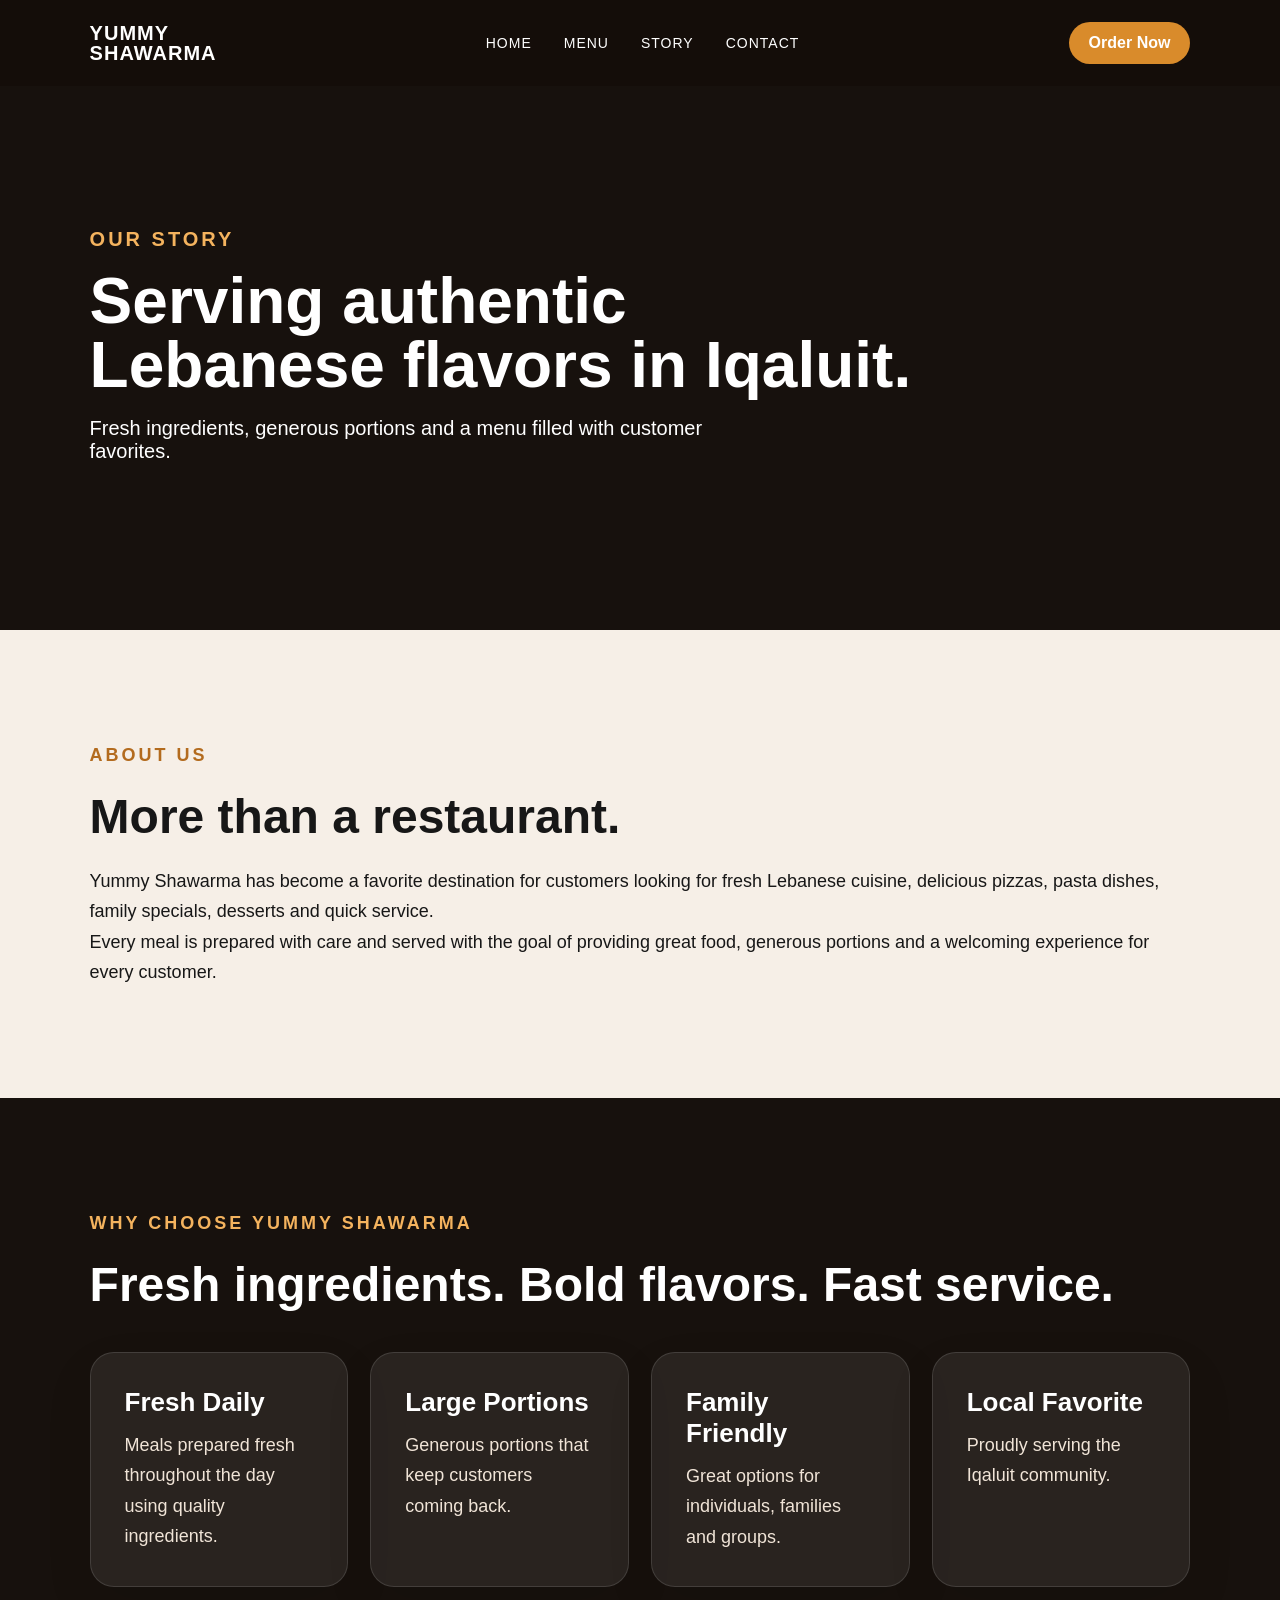
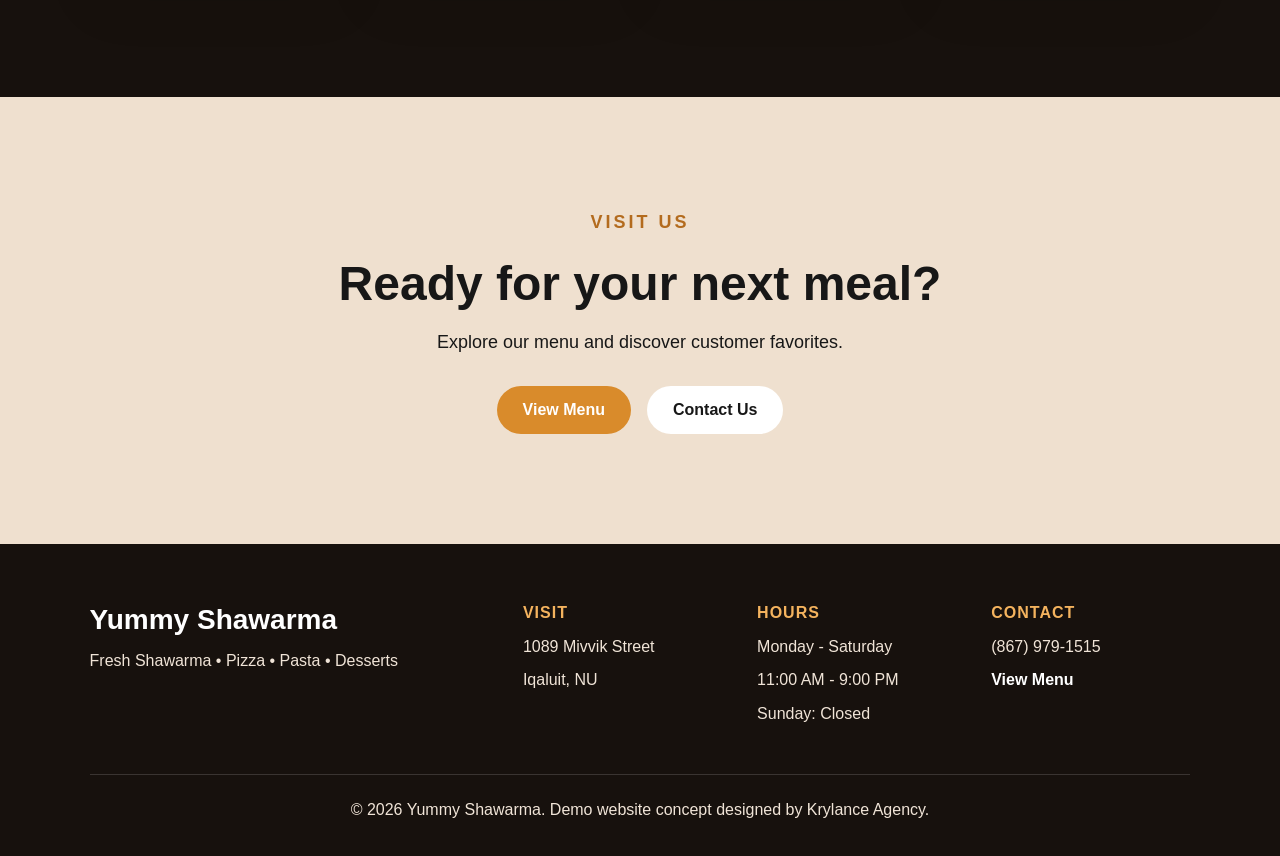
==== about.html @ 64350ca5 "Initial Yummy Shawarma Demo" ====
<!DOCTYPE html>
<html lang="en">
<head>
  <meta charset="UTF-8">
  <meta name="viewport" content="width=device-width, initial-scale=1.0">
  <title>Story | Yummy Shawarma</title>
  <link rel="stylesheet" href="style.css">
</head>
<body>

<header class="navbar">
  <a href="index.html" class="brand">
    <span>Yummy</span>
    <span>Shawarma</span>
  </a>

  <nav class="nav-links">
    <a href="index.html">Home</a>
    <a href="menu.html">Menu</a>
    <a href="about.html">Story</a>
    <a href="contact.html">Contact</a>
  </nav>

  <a href="contact.html" class="nav-button">Order Now</a>
</header>

<main>

  <section class="page-hero">
    <div>
      <p class="eyebrow">Our Story</p>
      <h1>Serving authentic Lebanese flavors in Iqaluit.</h1>
      <p>
        Fresh ingredients, generous portions and a menu filled with customer favorites.
      </p>
    </div>
  </section>

  <section class="section">
    <p class="eyebrow dark">About Us</p>

    <h2>More than a restaurant.</h2>

    <p>
      Yummy Shawarma has become a favorite destination for customers looking for
      fresh Lebanese cuisine, delicious pizzas, pasta dishes, family specials,
      desserts and quick service.
    </p>

    <p>
      Every meal is prepared with care and served with the goal of providing
      great food, generous portions and a welcoming experience for every customer.
    </p>
  </section>

  <section class="section why-section">
    <p class="eyebrow">Why Choose Yummy Shawarma</p>

    <h2>Fresh ingredients. Bold flavors. Fast service.</h2>

    <div class="specialty-grid">

      <div class="specialty-card">
        <h3>Fresh Daily</h3>
        <p>
          Meals prepared fresh throughout the day using quality ingredients.
        </p>
      </div>

      <div class="specialty-card">
        <h3>Large Portions</h3>
        <p>
          Generous portions that keep customers coming back.
        </p>
      </div>

      <div class="specialty-card">
        <h3>Family Friendly</h3>
        <p>
          Great options for individuals, families and groups.
        </p>
      </div>

      <div class="specialty-card">
        <h3>Local Favorite</h3>
        <p>
          Proudly serving the Iqaluit community.
        </p>
      </div>

    </div>
  </section>

  <section class="section home-contact">
    <p class="eyebrow dark">Visit Us</p>

    <h2>Ready for your next meal?</h2>

    <p>
      Explore our menu and discover customer favorites.
    </p>

    <div class="hero-actions contact-buttons">
      <a href="menu.html" class="btn primary">View Menu</a>
      <a href="contact.html" class="btn secondary">Contact Us</a>
    </div>
  </section>

</main>

<footer class="footer">
  <div class="footer-grid">
    <div>
      <h3>Yummy Shawarma</h3>
      <p>Fresh Shawarma • Pizza • Pasta • Desserts</p>
    </div>

    <div>
      <h4>Visit</h4>
      <p>1089 Mivvik Street</p>
      <p>Iqaluit, NU</p>
    </div>

    <div>
      <h4>Hours</h4>
      <p>Monday - Saturday</p>
      <p>11:00 AM - 9:00 PM</p>
      <p>Sunday: Closed</p>
    </div>

    <div>
      <h4>Contact</h4>
      <p>(867) 979-1515</p>
      <p><a href="menu.html">View Menu</a></p>
    </div>
  </div>

  <div class="footer-bottom">
    <p>© 2026 Yummy Shawarma. Demo website concept designed by Krylance Agency.</p>
  </div>
</footer>

<script src="script.js"></script>

</body>
</html>
---- style.css ----
* {
  margin: 0;
  padding: 0;
  box-sizing: border-box;
}

html {
  scroll-behavior: smooth;
}

body {
  font-family: Arial, sans-serif;
  background: #f6efe7;
  color: #171717;
}

.navbar {
  position: fixed;
  top: 0;
  width: 100%;
  z-index: 100;
  padding: 22px 7%;
  display: flex;
  align-items: center;
  justify-content: space-between;
  background: rgba(20, 12, 8, 0.75);
  backdrop-filter: blur(14px);
}

.brand {
  color: white;
  text-decoration: none;
  font-size: 20px;
  font-weight: 900;
  letter-spacing: 1px;
  line-height: 1;
  display: flex;
  flex-direction: column;
  text-transform: uppercase;
}

.nav-links {
  display: flex;
  gap: 32px;
}

.nav-links a {
  color: white;
  text-decoration: none;
  font-size: 14px;
  text-transform: uppercase;
  letter-spacing: 1px;
}

.nav-button {
  background: #d98b2b;
  color: white;
  text-decoration: none;
  padding: 12px 20px;
  border-radius: 999px;
  font-weight: 700;
}

.hero {
  min-height: 100vh;
  display: flex;
  align-items: center;
  padding: 0 7%;
  color: white;
}

.home-hero {
  background:
    linear-gradient(rgba(0, 0, 0, 0.35), rgba(0, 0, 0, 0.60)),
    url("assets/images/hero.jpg");
  background-size: cover;
  background-position: center;
  background-repeat: no-repeat;
}

.hero-content {
  max-width: 900px;
  position: relative;
  z-index: 2;
}

.eyebrow {
  text-transform: uppercase;
  letter-spacing: 3px;
  font-size: 14px;
  font-weight: 800;
  color: #f4b35e;
  margin-bottom: 18px;
}

.eyebrow.dark {
  color: #b36b1e;
}

.hero h1 {
  font-size: 82px;
  line-height: 0.95;
  max-width: 950px;
  margin-bottom: 24px;
  text-shadow: 0 4px 20px rgba(0,0,0,0.4);
}

.hero-text {
  font-size: 24px;
  line-height: 1.7;
  max-width: 700px;
  margin-bottom: 34px;
  text-shadow: 0 2px 10px rgba(0,0,0,0.4);
}

.hero-actions {
  display: flex;
  gap: 16px;
}

.btn {
  display: inline-block;
  text-decoration: none;
  padding: 15px 26px;
  border-radius: 999px;
  font-weight: 800;
}

.btn.primary {
  background: #d98b2b;
  color: white;
}

.btn.secondary {
  background: white;
  color: #171717;
}

.section {
  padding: 110px 7%;
}

.section h2 {
  font-size: 48px;
  margin-bottom: 22px;
}

.section p {
  font-size: 18px;
  line-height: 1.7;
}

.specialties,
.reviews-section,
.story-section,
.contact-page,
.menu-tabs-section {
  background: #f6efe7;
}

.specialty-grid {
  display: grid;
  grid-template-columns: repeat(4, 1fr);
  gap: 22px;
  margin-top: 40px;
}

.specialty-card {
  background: white;
  padding: 34px;
  border-radius: 24px;
  box-shadow: 0 20px 50px rgba(0,0,0,0.08);
}

.specialty-card h3 {
  font-size: 26px;
  margin-bottom: 12px;
}

.gallery-section {
  background: #efe0cf;
}

.gallery-grid {
  display: grid;
  grid-template-columns: repeat(3, 1fr);
  gap: 28px;
  margin-top: 40px;
}

.gallery-card {
  height: 340px;
  border-radius: 28px;
  overflow: hidden;
  background: #efe0cf;
  box-shadow: 0 20px 60px rgba(0,0,0,0.12);
}

.gallery-card img {
  width: 100%;
  height: 100%;
  object-fit: cover;
  object-position: center;
  display: block;
  transform: scale(0.94);
  transition: transform 0.4s ease;
}

.pizza-card img {
  object-fit: cover;
  object-position: center 45%;
  transform: scale(0.94);
  background: #efe0cf;
}

.gallery-card:hover img {
  transform: scale(0.98);
}

.why-section {
  background: #17110d;
  color: white;
}

.why-section .specialty-card {
  background: rgba(255,255,255,0.08);
  color: white;
  border: 1px solid rgba(255,255,255,0.12);
}

.why-section .specialty-card p {
  color: #f0e4d7;
}

.home-contact {
  background: #efe0cf;
  text-align: center;
}

.home-contact h2 {
  margin-bottom: 16px;
}

.home-contact .contact-buttons {
  justify-content: center;
  margin-top: 28px;
}

.page-hero {
  min-height: 70vh;
  padding: 140px 7% 80px;
  display: flex;
  align-items: center;
  background: #17110d;
  color: white;
}

.page-hero h1 {
  font-size: 64px;
  line-height: 1;
  max-width: 850px;
  margin-bottom: 20px;
}

.page-hero p {
  font-size: 20px;
  max-width: 650px;
}

.menu-tabs {
  display: flex;
  gap: 14px;
  flex-wrap: wrap;
  margin-bottom: 50px;
}

.tab-btn {
  border: 1px solid #d7b892;
  background: transparent;
  padding: 12px 18px;
  border-radius: 999px;
  cursor: pointer;
  font-weight: 800;
  color: #17110d;
}

.tab-btn.active {
  background: #17110d;
  color: white;
}

.menu-content {
  display: none;
}

.menu-content.active {
  display: block;
}

.menu-content h2 {
  font-size: 46px;
  margin-bottom: 30px;
}

.menu-list {
  background: white;
  border-radius: 28px;
  padding: 20px 34px;
  box-shadow: 0 20px 60px rgba(0,0,0,0.08);
}

.menu-row {
  display: flex;
  justify-content: space-between;
  gap: 30px;
  padding: 26px 0;
  border-bottom: 1px solid #ead8c4;
}

.menu-row:last-child {
  border-bottom: none;
}

.menu-row h3 {
  font-size: 24px;
  margin-bottom: 8px;
}

.menu-row p {
  color: #5f5349;
}

.menu-row span {
  font-weight: 900;
  font-size: 18px;
  white-space: nowrap;
}

.menu-row.featured {
  background: #fff7ec;
  margin: 0 -18px;
  padding: 26px 18px;
  border-radius: 18px;
}

.menu-title {
  display: flex;
  align-items: center;
  gap: 12px;
  flex-wrap: wrap;
}

.menu-title small {
  background: #d98b2b;
  color: white;
  padding: 5px 10px;
  border-radius: 999px;
  font-size: 12px;
  font-weight: 900;
  text-transform: uppercase;
  letter-spacing: 0.5px;
}

.story-content {
  max-width: 900px;
}

.story-content p {
  margin-bottom: 22px;
}

.contact-layout {
  display: grid;
  grid-template-columns: 1fr 1fr;
  gap: 30px;
  align-items: stretch;
}

.contact-card {
  background: white;
  max-width: 850px;
  padding: 44px;
  border-radius: 28px;
  box-shadow: 0 20px 60px rgba(0,0,0,0.08);
}

.contact-card h2 {
  margin-bottom: 24px;
}

.contact-card p {
  margin-bottom: 14px;
}

.contact-actions {
  margin-top: 28px;
  display: flex;
  gap: 16px;
}

.map-card {
  background: #17110d;
  color: white;
  min-height: 420px;
  border-radius: 28px;
  overflow: hidden;
}

.map-card iframe {
  width: 100%;
  height: 100%;
  border: 0;
}

.footer {
  background: #17110d;
  color: white;
  padding: 60px 7% 25px;
  width: 100%;
}

.footer-grid {
  display: grid;
  grid-template-columns: 2fr 1fr 1fr 1fr;
  gap: 35px;
  margin-bottom: 40px;
}

.footer h3 {
  font-size: 28px;
  margin-bottom: 12px;
}

.footer h4 {
  color: #f4b35e;
  margin-bottom: 12px;
  font-size: 16px;
  text-transform: uppercase;
  letter-spacing: 1px;
}

.footer p {
  color: #f0e4d7;
  margin-bottom: 8px;
  line-height: 1.6;
}

.footer a {
  color: white;
  text-decoration: none;
  font-weight: 800;
}

.footer-bottom {
  border-top: 1px solid rgba(255,255,255,0.15);
  padding-top: 22px;
  text-align: center;
}

@media (max-width: 900px) {
  .nav-links {
    display: none;
  }

  .hero {
    padding-top: 100px;
  }

  .hero h1 {
    font-size: 42px;
  }

  .hero-text {
    font-size: 19px;
  }

  .hero-actions {
    flex-direction: column;
  }

  .hero-actions .btn {
    text-align: center;
  }

  .page-hero h1 {
    font-size: 44px;
  }

  .section h2 {
    font-size: 36px;
  }

  .specialty-grid,
  .gallery-grid {
    grid-template-columns: 1fr;
  }

  .gallery-card {
    height: 280px;
  }

  .menu-row {
    flex-direction: column;
    gap: 10px;
  }

  .contact-layout {
    grid-template-columns: 1fr;
  }

  .contact-actions {
    flex-direction: column;
  }

  .contact-actions .btn {
    text-align: center;
  }

  .footer-grid {
    grid-template-columns: 1fr;
  }
}
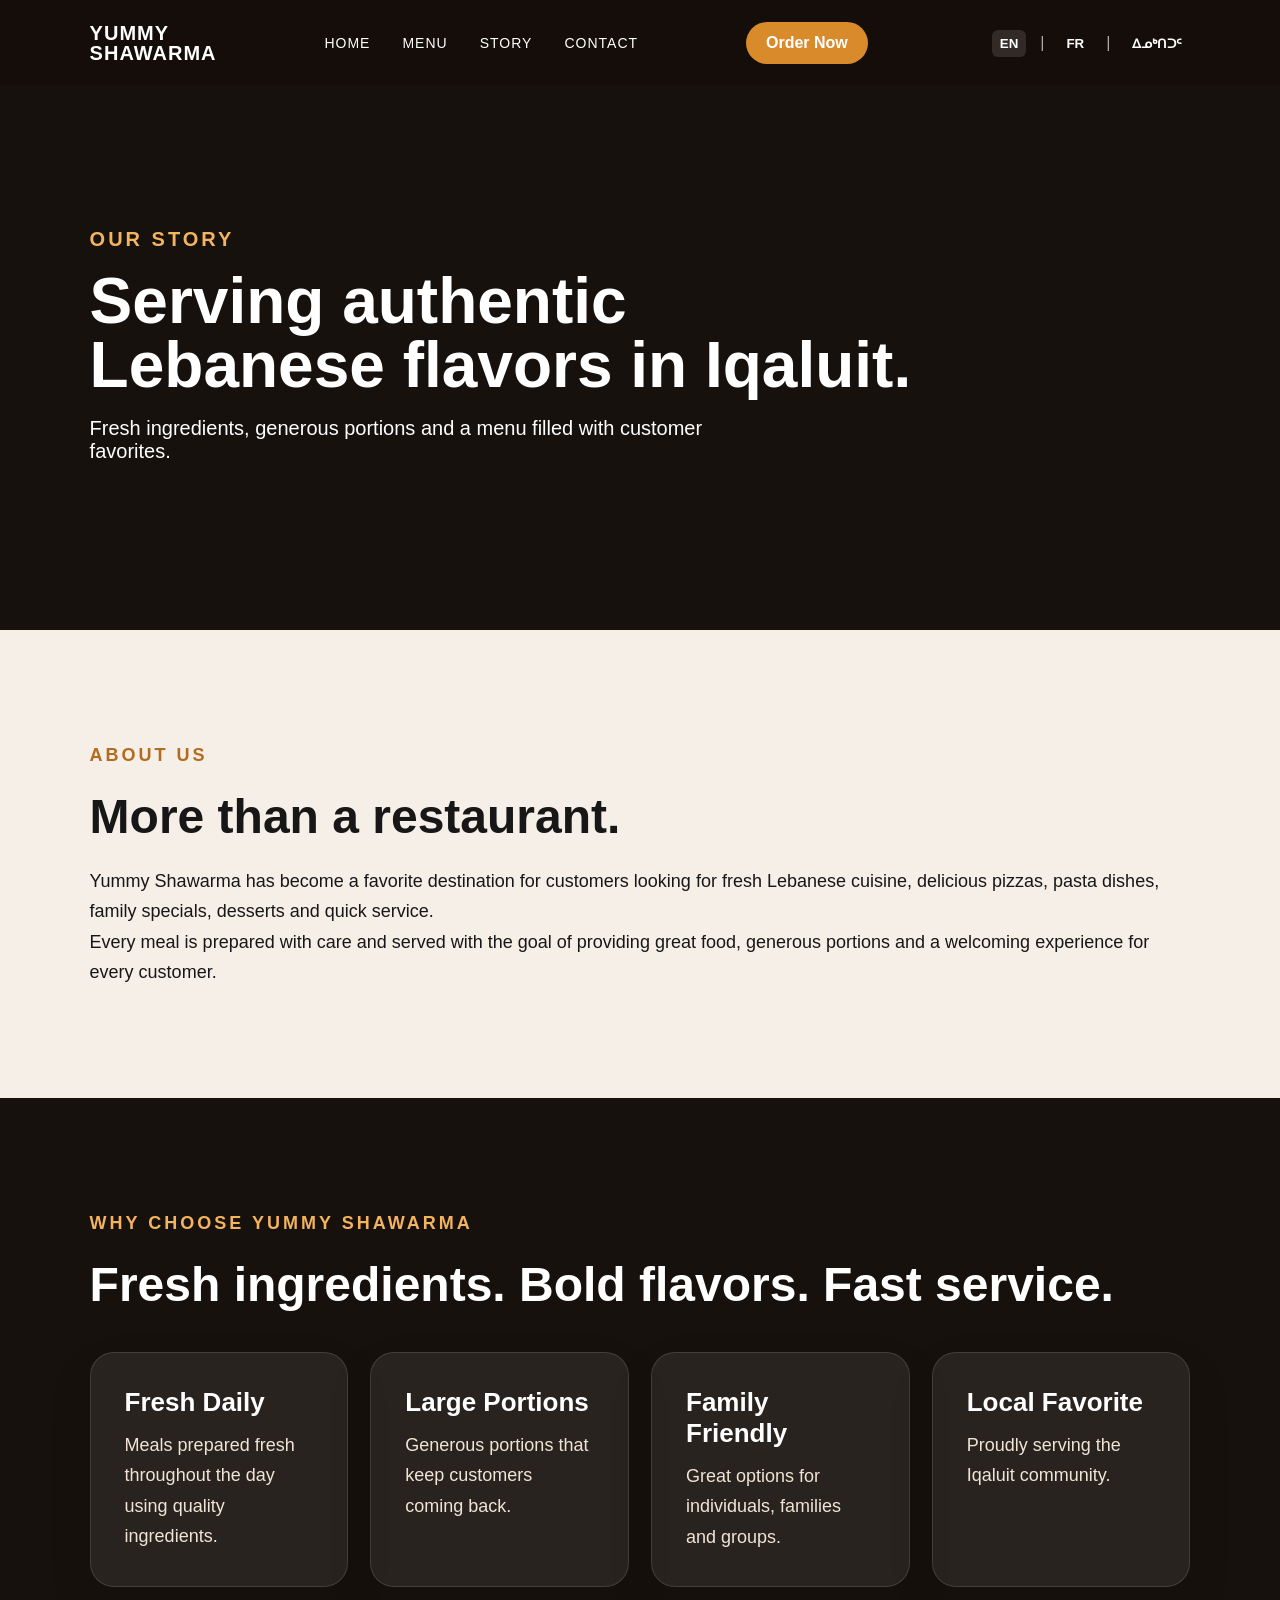
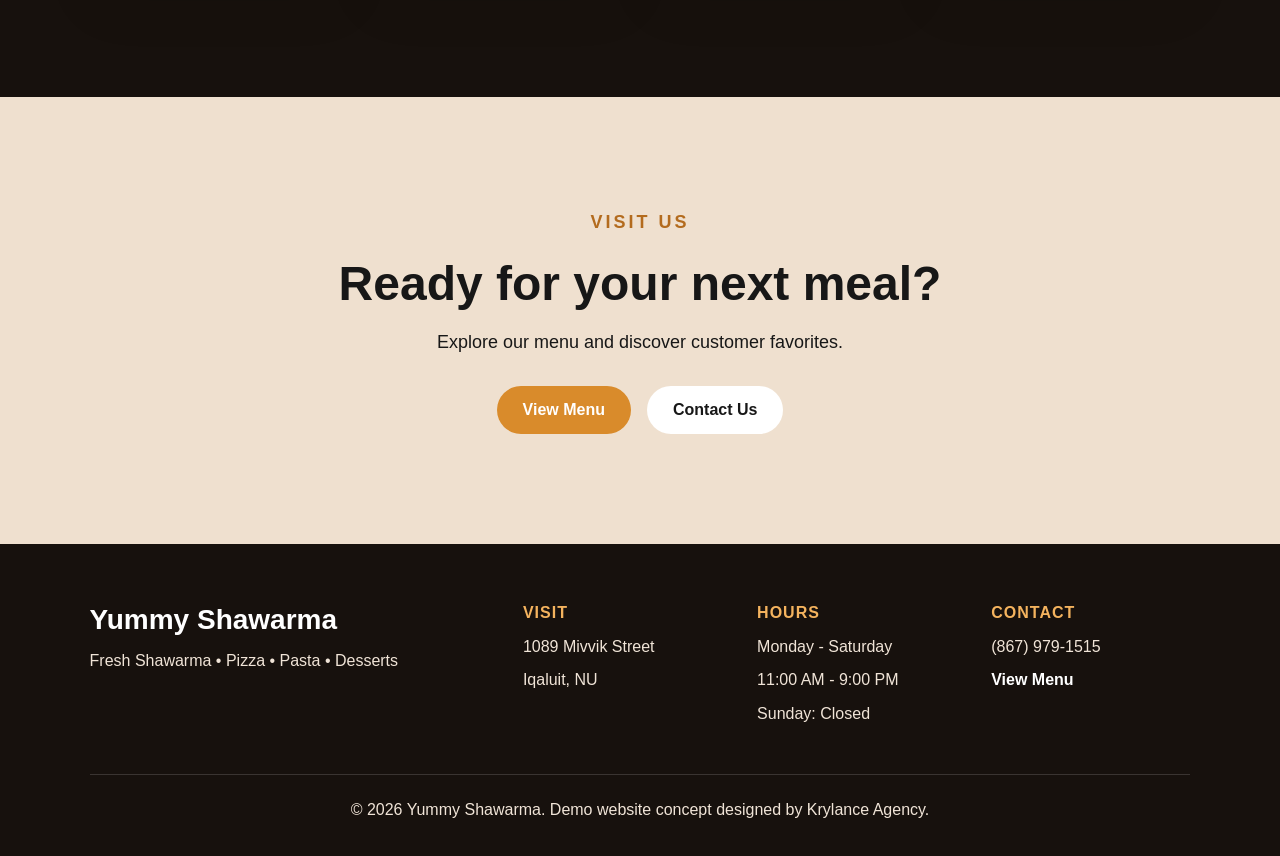
==== commit 5d433b28: "Complete iu translation dictionary and fix script.js syntax" ====
--- a/about.html
+++ b/about.html
@@ -3,7 +3,7 @@
 <head>
   <meta charset="UTF-8">
   <meta name="viewport" content="width=device-width, initial-scale=1.0">
-  <title>Story | Yummy Shawarma</title>
+  <title data-i18n="title.about">Story | Yummy Shawarma</title>
   <link rel="stylesheet" href="style.css">
 </head>
 <body>
@@ -15,31 +15,38 @@
   </a>
 
   <nav class="nav-links">
-    <a href="index.html">Home</a>
-    <a href="menu.html">Menu</a>
-    <a href="about.html">Story</a>
-    <a href="contact.html">Contact</a>
+    <a href="index.html" data-i18n="nav.home">Home</a>
+    <a href="menu.html" data-i18n="nav.menu">Menu</a>
+    <a href="about.html" data-i18n="nav.story">Story</a>
+    <a href="contact.html" data-i18n="nav.contact">Contact</a>
   </nav>
 
-  <a href="contact.html" class="nav-button">Order Now</a>
+  <a href="contact.html" class="nav-button" data-i18n="nav.order">Order Now</a>
+  <div class="lang-switch" aria-label="Language switcher">
+    <button class="lang" data-lang="en">EN</button>
+    <span class="lang-sep">|</span>
+    <button class="lang" data-lang="fr">FR</button>
+    <span class="lang-sep">|</span>
+    <button class="lang" data-lang="iu">ᐃᓄᒃᑎᑐᑦ</button>
+  </div>
 </header>
 
 <main>
 
   <section class="page-hero">
     <div>
-      <p class="eyebrow">Our Story</p>
-      <h1>Serving authentic Lebanese flavors in Iqaluit.</h1>
-      <p>
+      <p class="eyebrow" data-i18n="about.eyebrow">Our Story</p>
+      <h1 data-i18n="about.h1">Serving authentic Lebanese flavors in Iqaluit.</h1>
+      <p data-i18n="about.text">
         Fresh ingredients, generous portions and a menu filled with customer favorites.
       </p>
     </div>
   </section>
 
   <section class="section">
-    <p class="eyebrow dark">About Us</p>
+    <p class="eyebrow dark" data-i18n="about.about.eyebrow">About Us</p>
 
-    <h2>More than a restaurant.</h2>
+    <h2 data-i18n="about.about.h2">More than a restaurant.</h2>
 
     <p>
       Yummy Shawarma has become a favorite destination for customers looking for
@@ -61,31 +68,23 @@
     <div class="specialty-grid">
 
       <div class="specialty-card">
-        <h3>Fresh Daily</h3>
-        <p>
-          Meals prepared fresh throughout the day using quality ingredients.
-        </p>
+        <h3 data-i18n="about.fresh.title">Fresh Daily</h3>
+        <p data-i18n="about.fresh.text">Meals prepared fresh throughout the day using quality ingredients.</p>
       </div>
 
       <div class="specialty-card">
-        <h3>Large Portions</h3>
-        <p>
-          Generous portions that keep customers coming back.
-        </p>
+        <h3 data-i18n="about.portions.title">Large Portions</h3>
+        <p data-i18n="about.portions.text">Generous portions that keep customers coming back.</p>
       </div>
 
       <div class="specialty-card">
-        <h3>Family Friendly</h3>
-        <p>
-          Great options for individuals, families and groups.
-        </p>
+        <h3 data-i18n="about.family.title">Family Friendly</h3>
+        <p data-i18n="about.family.text">Great options for individuals, families and groups.</p>
       </div>
 
       <div class="specialty-card">
-        <h3>Local Favorite</h3>
-        <p>
-          Proudly serving the Iqaluit community.
-        </p>
+        <h3 data-i18n="about.local.title">Local Favorite</h3>
+        <p data-i18n="about.local.text">Proudly serving the Iqaluit community.</p>
       </div>
 
     </div>
@@ -136,7 +135,7 @@
   </div>
 
   <div class="footer-bottom">
-    <p>© 2026 Yummy Shawarma. Demo website concept designed by Krylance Agency.</p>
+    <p data-i18n="footer.copy">© 2026 Yummy Shawarma. Demo website concept designed by Krylance Agency.</p>
   </div>
 </footer>
 
--- a/style.css
+++ b/style.css
@@ -398,6 +398,37 @@
   gap: 16px;
 }
 
+/* Language switcher (minimal styling) */
+.lang-switch {
+  display: flex;
+  align-items: center;
+  gap: 8px;
+  margin-left: 16px;
+}
+
+.lang-switch .lang {
+  background: transparent;
+  color: white;
+  border: none;
+  font-weight: 800;
+  cursor: pointer;
+  padding: 6px 8px;
+  border-radius: 6px;
+}
+
+.lang-switch .lang-sep {
+  color: rgba(255,255,255,0.65);
+  margin: 0 6px;
+}
+
+.lang.active {
+  background: rgba(255,255,255,0.12);
+}
+
+@media (max-width: 720px) {
+  .lang-switch { display: none; }
+}
+
 .map-card {
   background: #17110d;
   color: white;
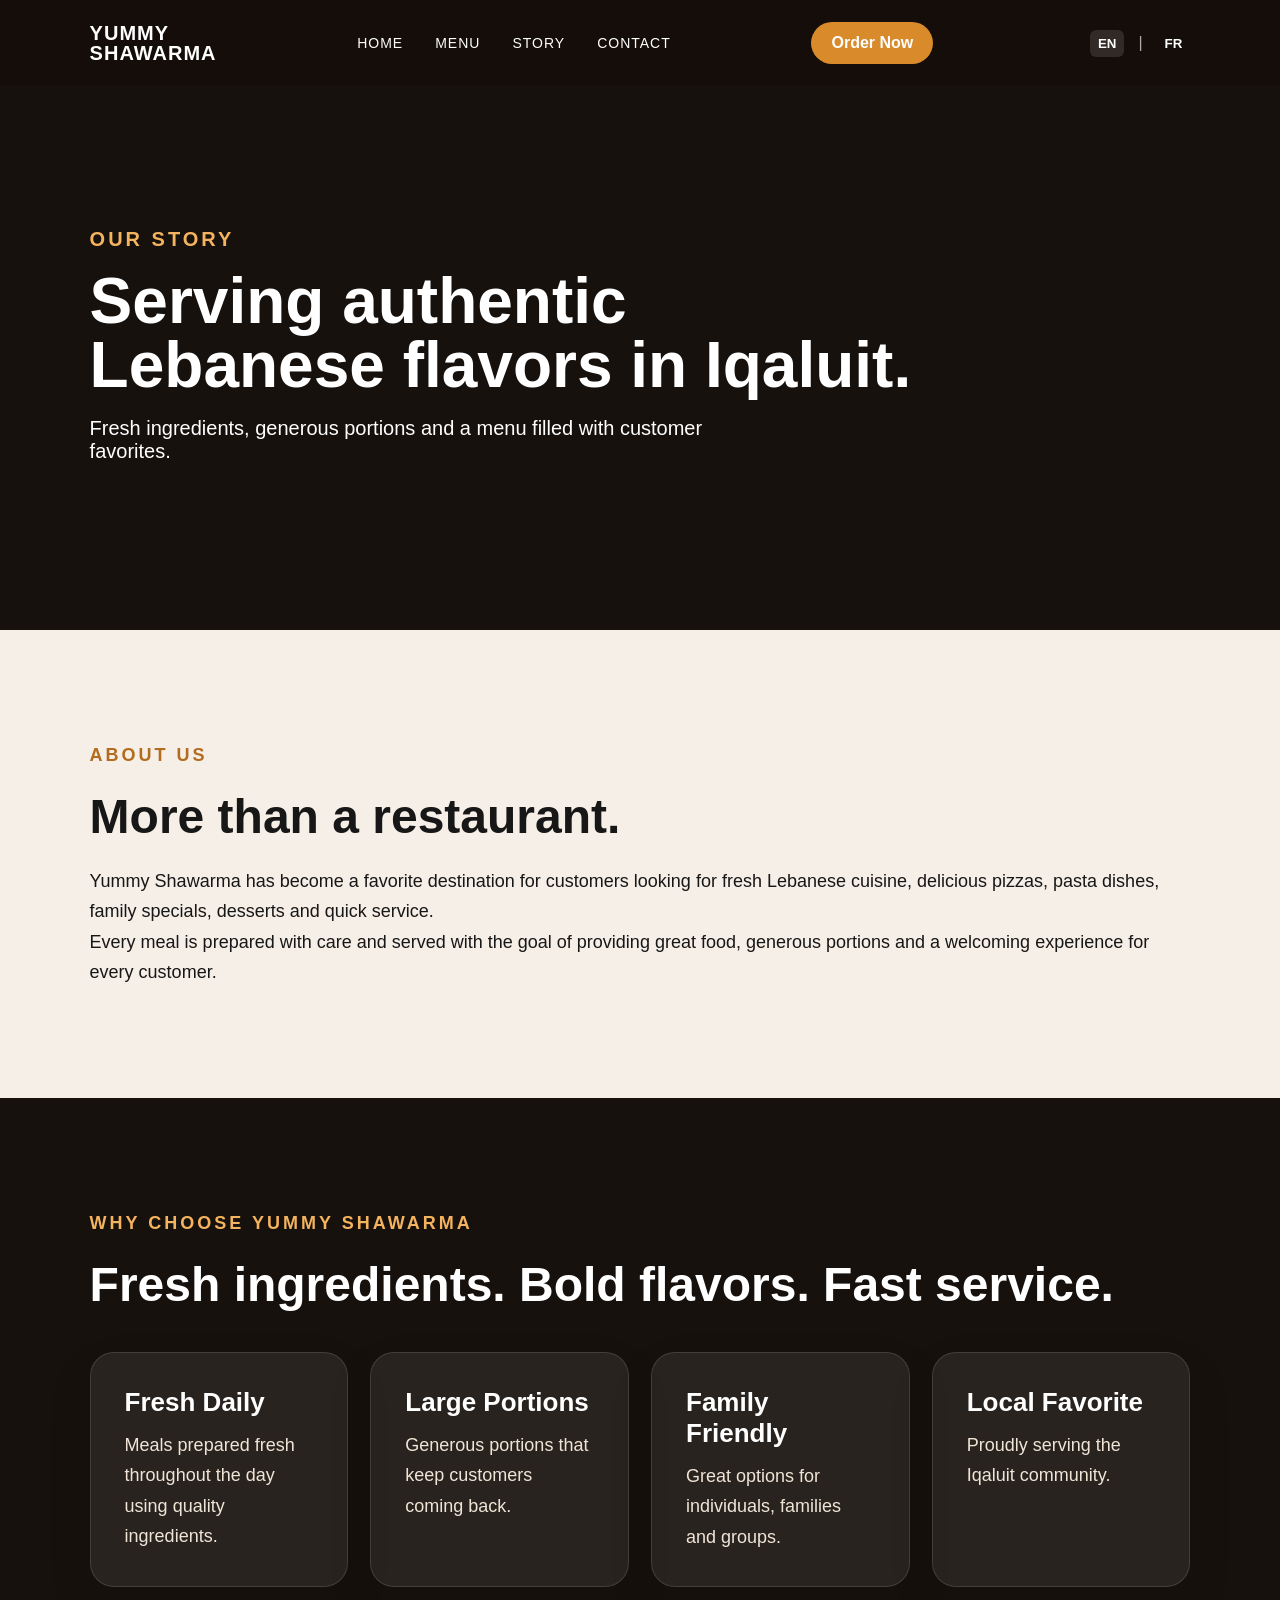
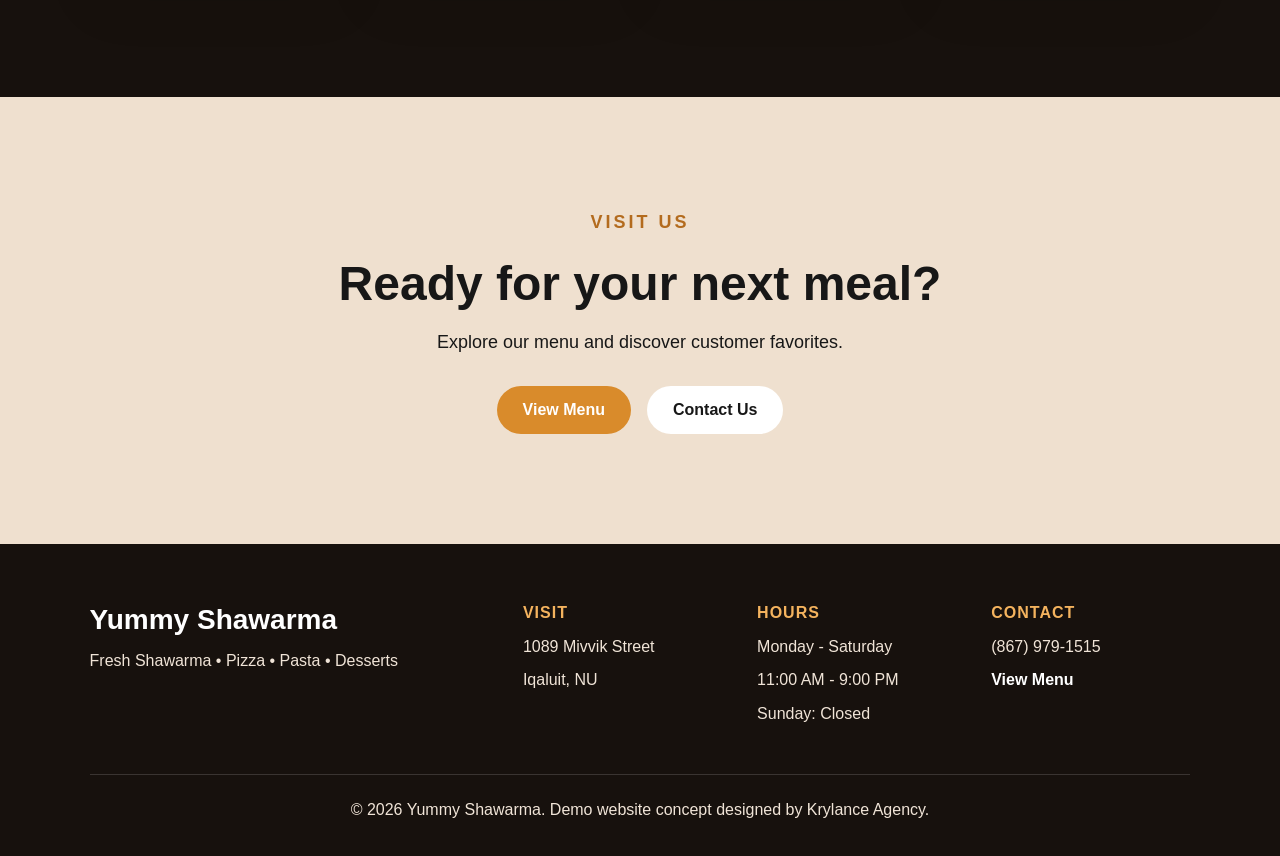
==== commit 46ee3bb5: "Remove Inuktitut: keep only EN and FR languages" ====
--- a/about.html
+++ b/about.html
@@ -26,8 +26,6 @@
     <button class="lang" data-lang="en">EN</button>
     <span class="lang-sep">|</span>
     <button class="lang" data-lang="fr">FR</button>
-    <span class="lang-sep">|</span>
-    <button class="lang" data-lang="iu">ᐃᓄᒃᑎᑐᑦ</button>
   </div>
 </header>
 
